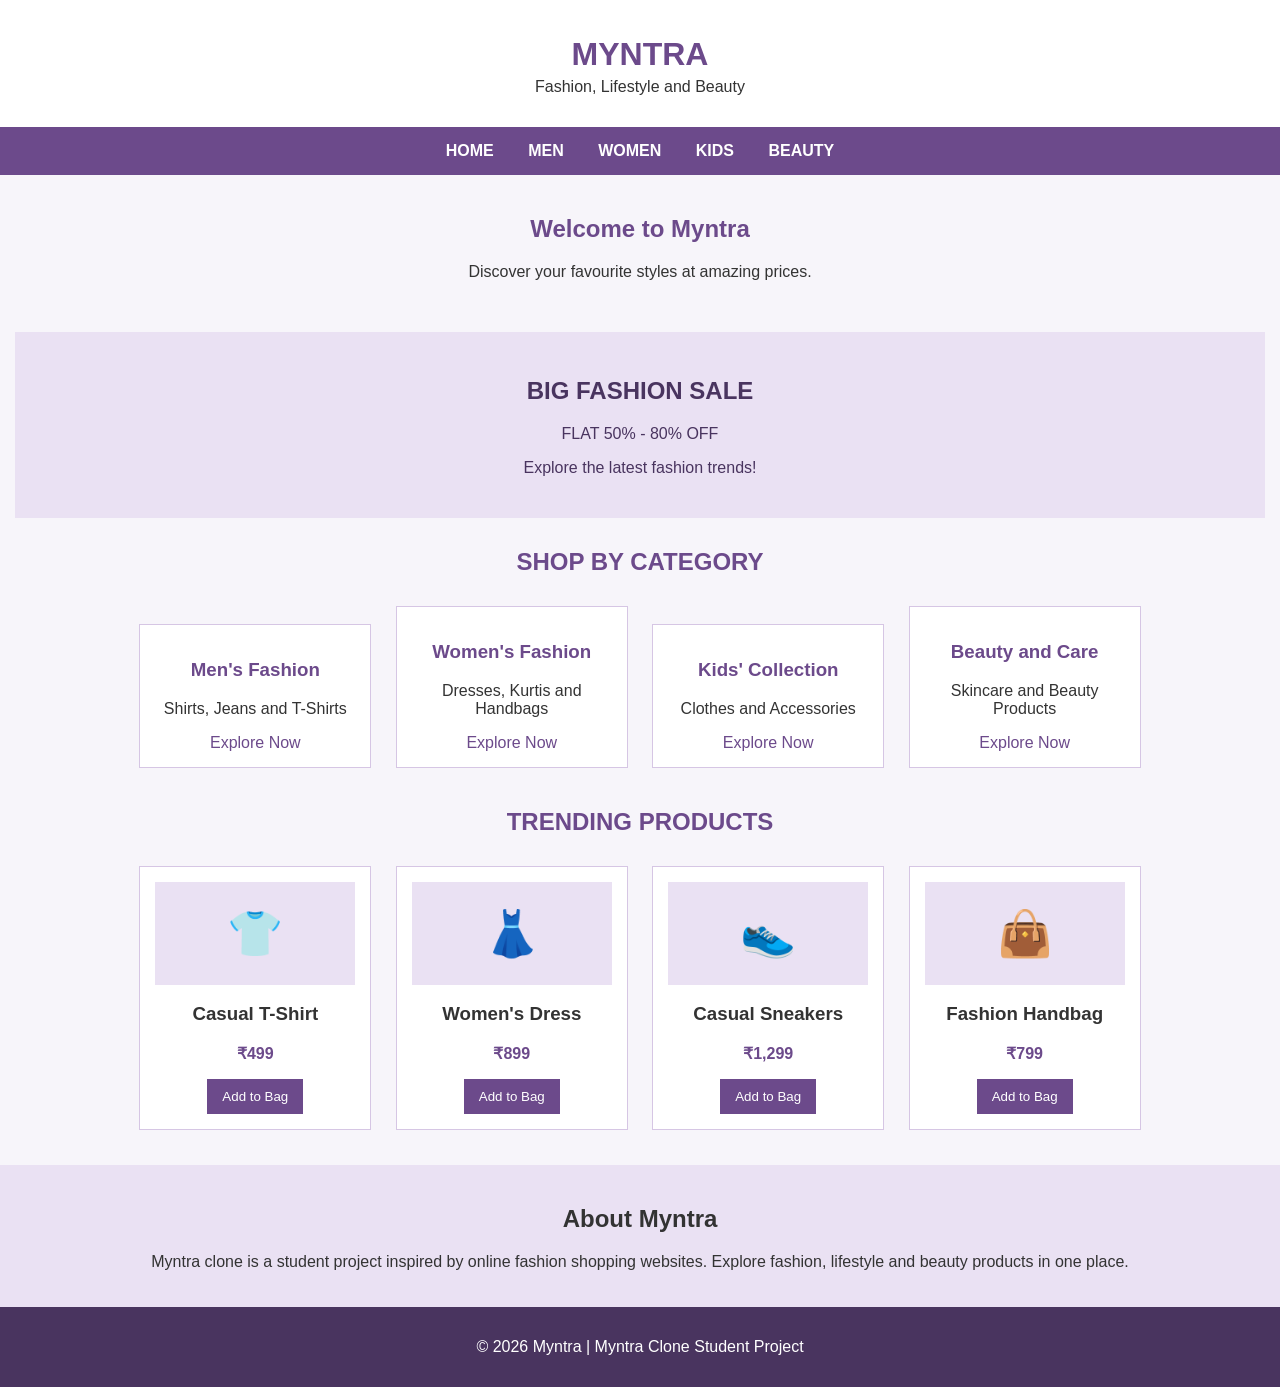
==== myntraclone/index.html @ 98d6e279 "Initial commit" ====
<!DOCTYPE html>
<html lang="en">
<head>
    <meta charset="UTF-8">
    <meta name="viewport" content="width=device-width, initial-scale=1.0">
    <title>Easy Shop - Myntra Clone</title>
    <link rel="stylesheet" href="style.css">
</head>

<body>

    <!-- Header -->
<div class="header">
    <h1>MYNTRA</h1>
    <p>Fashion, Lifestyle and Beauty</p>
</div>

    <!-- Navigation Bar -->
    <div class="navbar">
        <a href="#home">HOME</a>
        <a href="#men">MEN</a>
        <a href="#women">WOMEN</a>
        <a href="#kids">KIDS</a>
        <a href="#beauty">BEAUTY</a>
    </div>

    <!-- Welcome Section -->
    <div id="home" class="welcome">
        <h2>Welcome to Myntra</h2>
        <p>Discover your favourite styles at amazing prices.</p>
    </div>

    <!-- Sale Banner -->
    <div class="sale">
        <h2>BIG FASHION SALE</h2>
        <p>FLAT 50% - 80% OFF</p>
        <p>Explore the latest fashion trends!</p>
    </div>

    <!-- Shopping Categories -->
    <h2 class="section-title">SHOP BY CATEGORY</h2>

    <div class="category">
        <div id="men" class="category-box">
            <h3>Men's Fashion</h3>
            <p>Shirts, Jeans and T-Shirts</p>
            <a href="#products">Explore Now</a>
        </div>

        <div id="women" class="category-box">
            <h3>Women's Fashion</h3>
            <p>Dresses, Kurtis and Handbags</p>
            <a href="#products">Explore Now</a>
        </div>

        <div id="kids" class="category-box">
            <h3>Kids' Collection</h3>
            <p>Clothes and Accessories</p>
            <a href="#products">Explore Now</a>
        </div>

        <div id="beauty" class="category-box">
            <h3>Beauty and Care</h3>
            <p>Skincare and Beauty Products</p>
            <a href="#products">Explore Now</a>
        </div>
    </div>

    <!-- Products -->
    <h2 id="products" class="section-title">TRENDING PRODUCTS</h2>

    <div class="products">

        <div class="product-box">
            <div class="product-image">👕</div>
            <h3>Casual T-Shirt</h3>
            <p>₹499</p>
            <button type="button">Add to Bag</button>
        </div>

        <div class="product-box">
            <div class="product-image">👗</div>
            <h3>Women's Dress</h3>
            <p>₹899</p>
            <button type="button">Add to Bag</button>
        </div>

        <div class="product-box">
            <div class="product-image">👟</div>
            <h3>Casual Sneakers</h3>
            <p>₹1,299</p>
            <button type="button">Add to Bag</button>
        </div>

        <div class="product-box">
            <div class="product-image">👜</div>
            <h3>Fashion Handbag</h3>
            <p>₹799</p>
            <button type="button">Add to Bag</button>
        </div>

    </div>

    <!-- About Section -->
    <div class="about">
        <h2>About Myntra</h2>
        <p>
            Myntra clone is a student project inspired by online fashion
            shopping websites. Explore fashion, lifestyle and beauty products
            in one place.
        </p>
    </div>

    <!-- Footer -->
    <div class="footer">
        <p>© 2026 Myntra | Myntra Clone Student Project</p>
    </div>

</body>
</html
---- myntraclone/style.css ----
/* Whole Page */
body {
    margin: 0;
    font-family: Arial, sans-serif;
    background-color: #F7F5FA;
    color: #333333;
}

/* Header */
.header {
    background-color: #FFFFFF;
    text-align: center;
    padding: 15px;
}

.header h1 {
    color: #6C4A8B;
    margin-bottom: 5px;
}

.header p {
    margin-top: 5px;
}

/* Navigation Bar */
.navbar {
    background-color: #6C4A8B;
    text-align: center;
    padding: 15px;
}

.navbar a {
    color: #FFFFFF;
    text-decoration: none;
    margin: 15px;
    font-weight: bold;
}

/* Welcome Section */
.welcome {
    text-align: center;
    padding: 20px;
}

.welcome h2 {
    color: #6C4A8B;
}

/* Sale Banner */
.sale {
    background-color: #EAE1F3;
    color: #49345F;
    text-align: center;
    padding: 25px;
    margin: 15px;
}

/* Section Headings */
.section-title {
    text-align: center;
    margin: 30px 0 20px;
    color: #6C4A8B;
}

/* Categories */
.category {
    text-align: center;
}

.category-box {
    display: inline-block;
    background-color: #FFFFFF;
    width: 200px;
    padding: 15px;
    margin: 10px;
    border: 1px solid #D6C6E4;
}

.category-box h3 {
    color: #6C4A8B;
}

.category-box a {
    color: #6C4A8B;
    text-decoration: none;
}

/* Products */
.products {
    text-align: center;
}

.product-box {
    display: inline-block;
    background-color: #FFFFFF;
    width: 200px;
    padding: 15px;
    margin: 10px;
    border: 1px solid #D6C6E4;
}

.product-image {
    background-color: #EAE1F3;
    padding: 25px;
    font-size: 45px;
}

.product-box p {
    font-weight: bold;
    color: #6C4A8B;
}

.product-box button {
    background-color: #6C4A8B;
    color: #FFFFFF;
    border: none;
    padding: 10px 15px;
    cursor: pointer;
}

/* About Section */
.about {
    background-color: #EAE1F3;
    text-align: center;
    padding: 20px;
    margin-top: 25px;
}

/* Footer */
.footer {
    background-color: #49345F;
    color: #FFFFFF;
    text-align: center;
    padding: 15px;
}
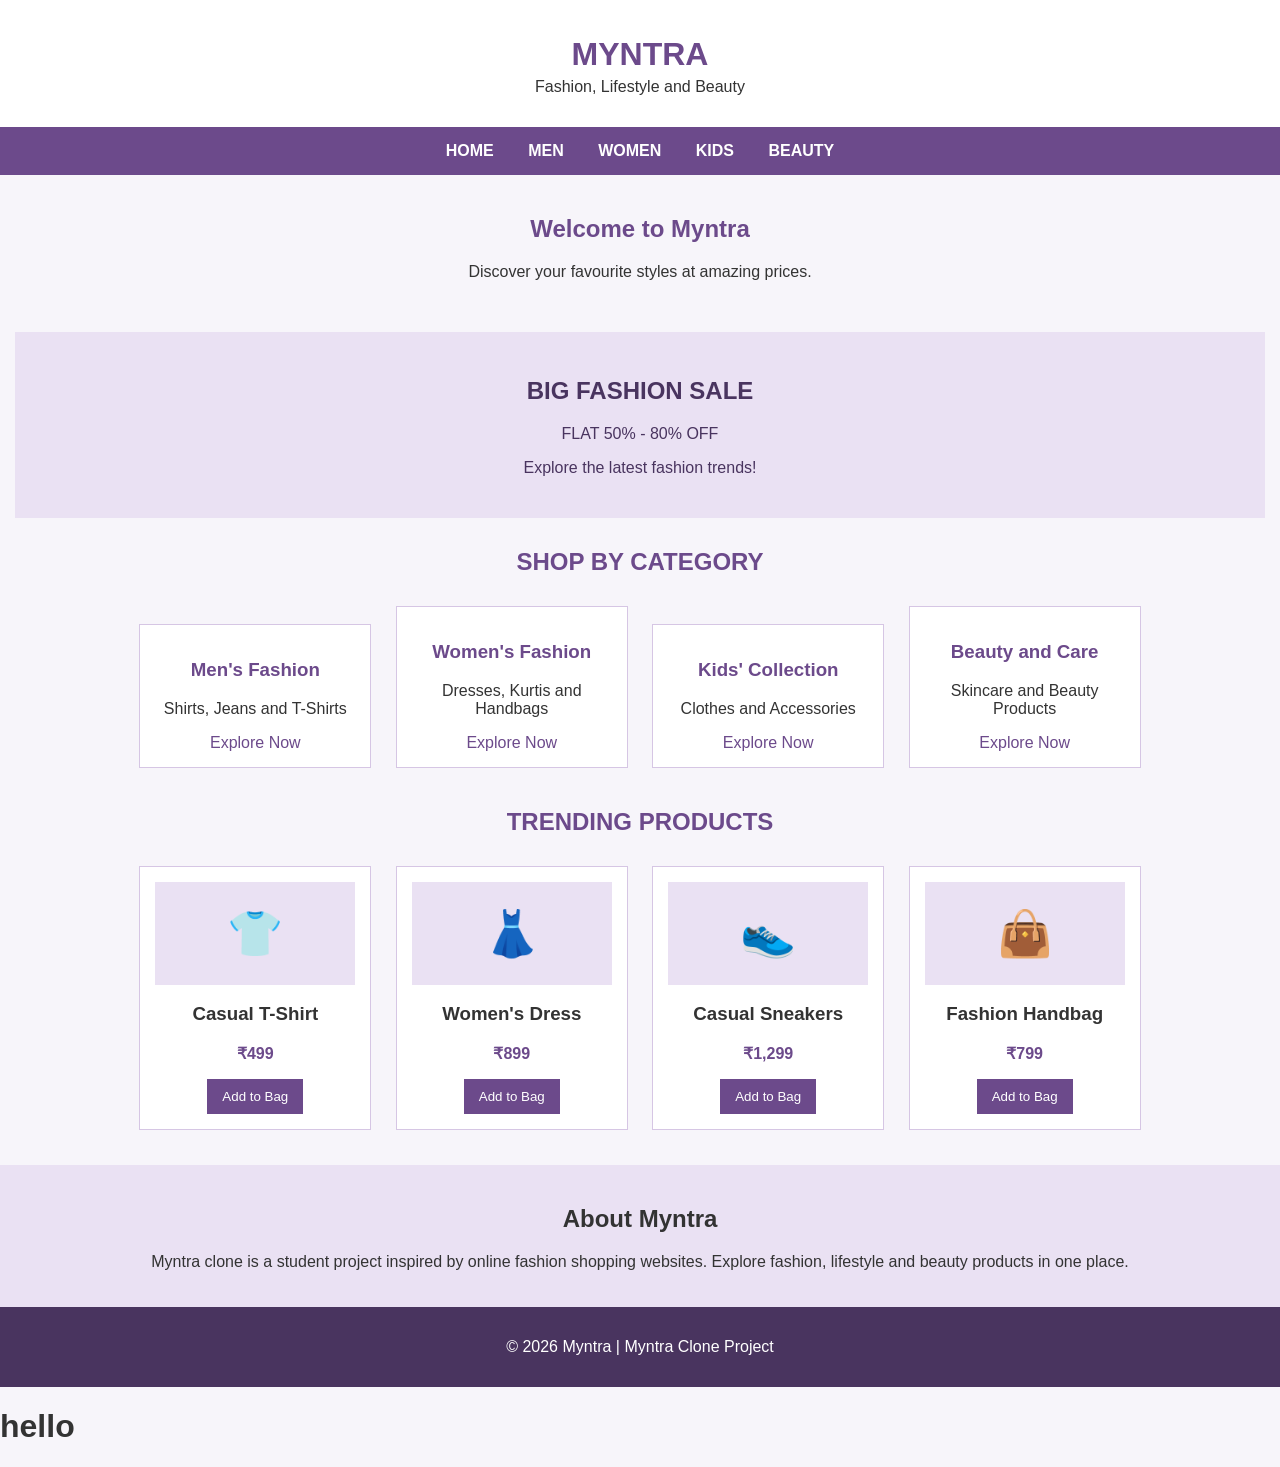
==== commit 31725d9f: "update myntra file" ====
--- a/myntraclone/index.html
+++ b/myntraclone/index.html
@@ -114,8 +114,8 @@
 
     <!-- Footer -->
     <div class="footer">
-        <p>© 2026 Myntra | Myntra Clone Student Project</p>
+        <p>© 2026 Myntra | Myntra Clone Project</p>
     </div>
-
+<h1>hello</h1>
 </body>
 </html
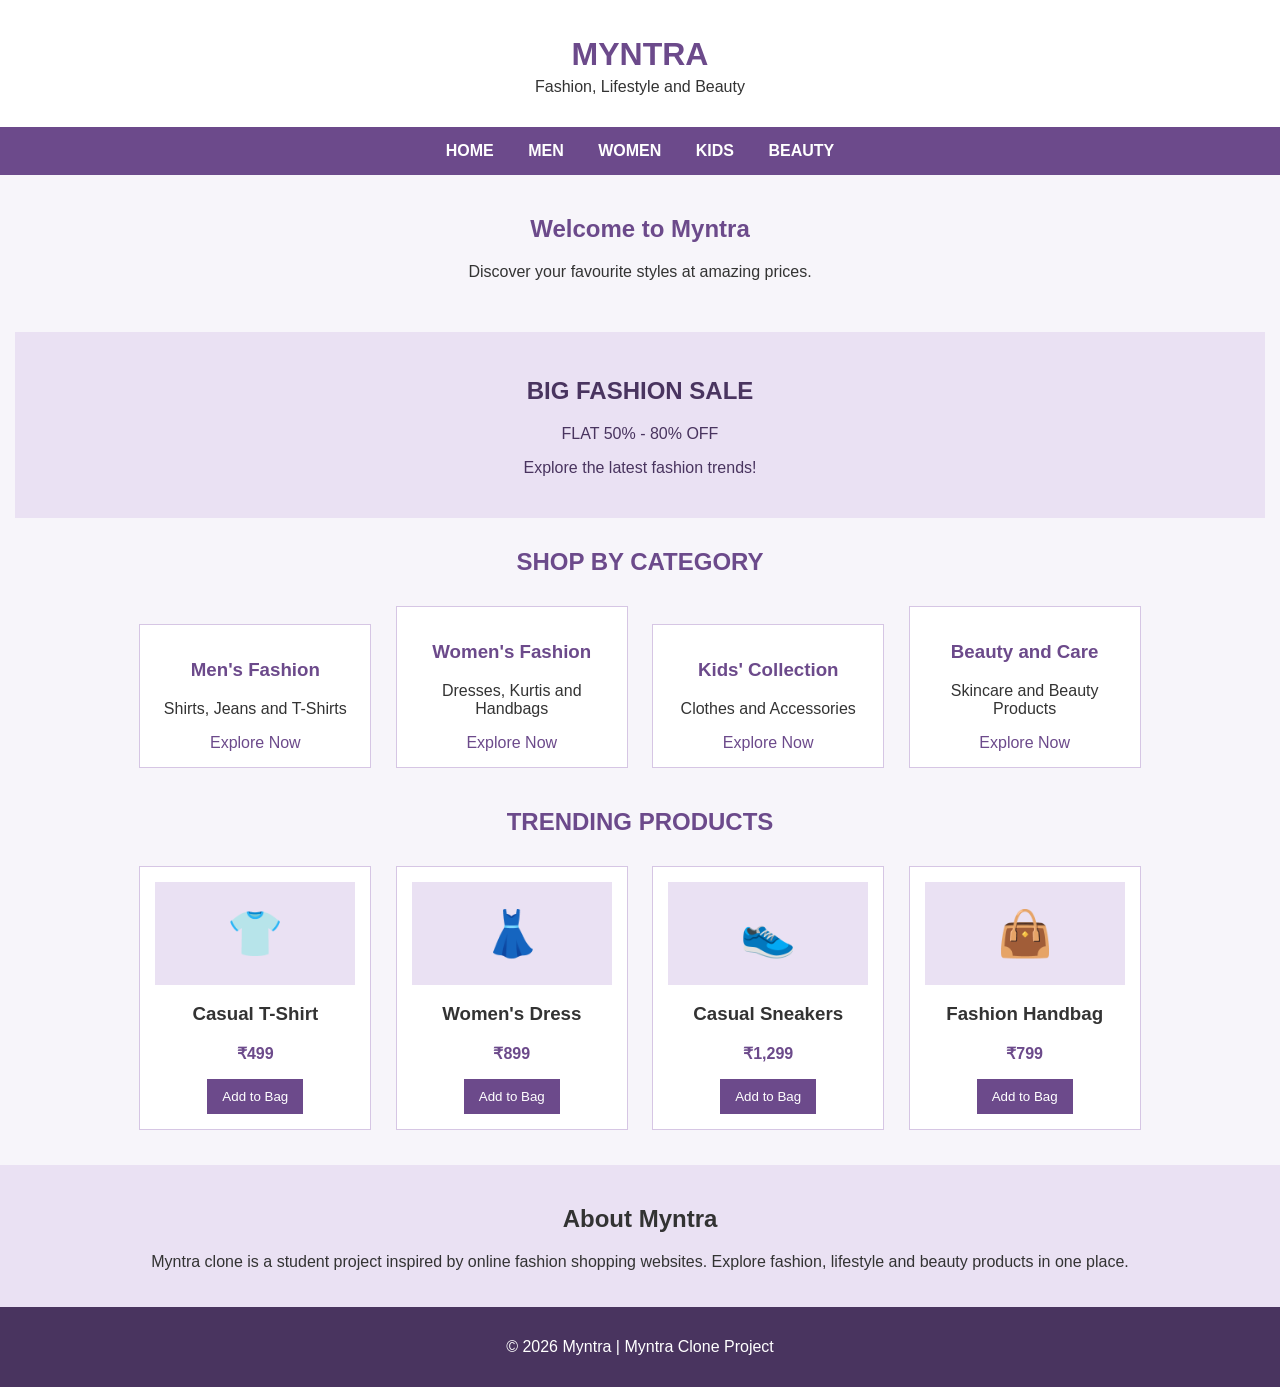
==== commit 7cd0bddf: "update myntra file" ====
--- a/myntraclone/index.html
+++ b/myntraclone/index.html
@@ -116,6 +116,6 @@
     <div class="footer">
         <p>© 2026 Myntra | Myntra Clone Project</p>
     </div>
-<h1>hello</h1>
+
 </body>
 </html
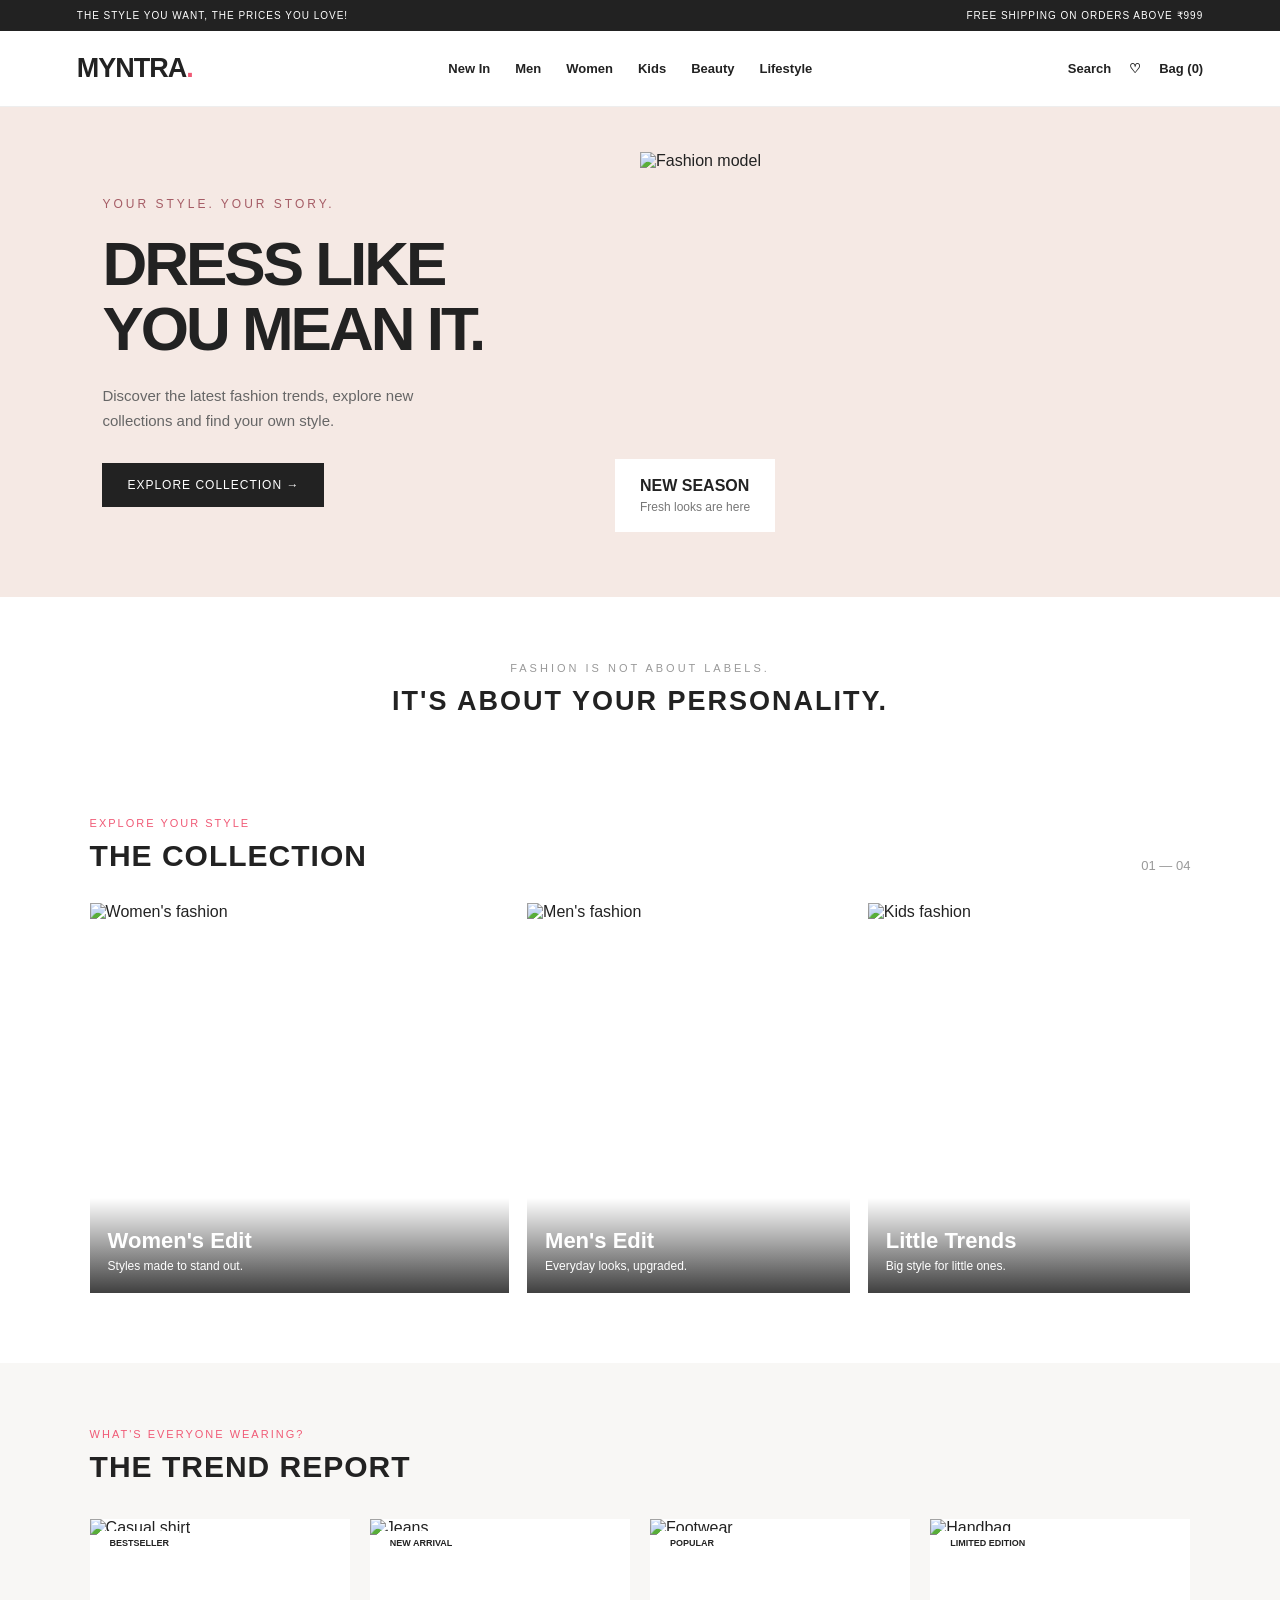
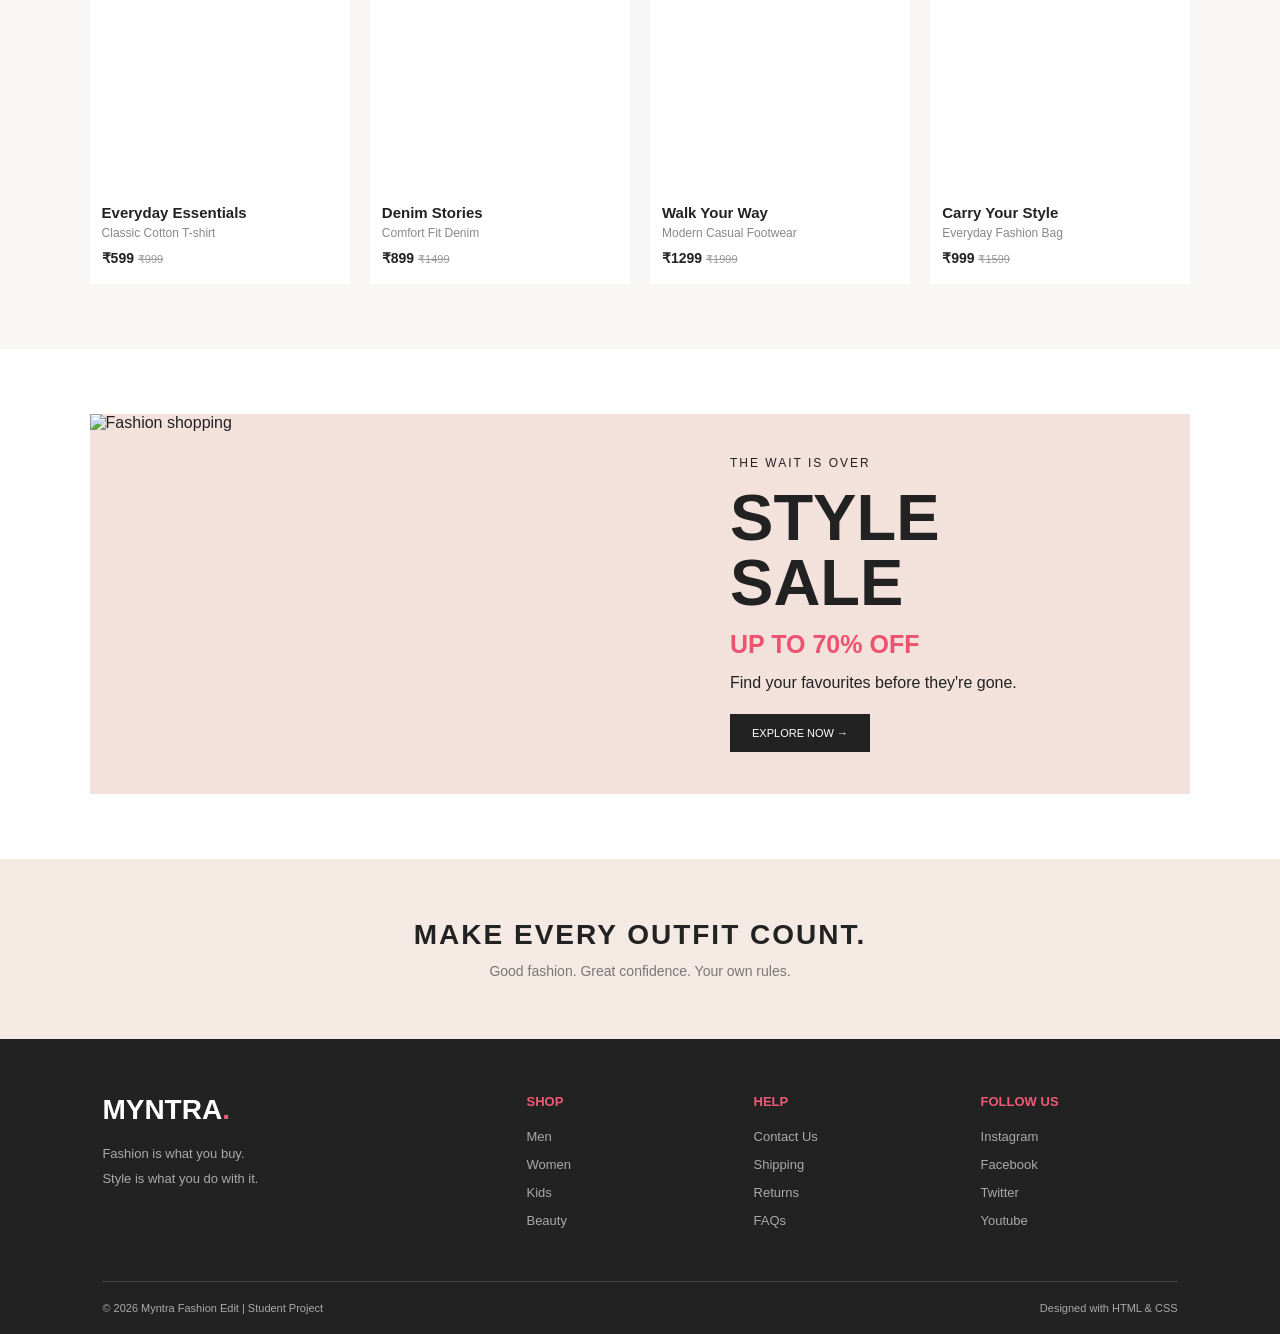
==== commit bdd18c64: "update myntra file" ====
--- a/myntraclone/index.html
+++ b/myntraclone/index.html
@@ -1,121 +1,245 @@
 
 <!DOCTYPE html>
-<html lang="en">
+<html>
 <head>
-    <meta charset="UTF-8">
+    <title>Myntra | The Fashion Edit</title>
+    <link rel="stylesheet" href="style.css">
     <meta name="viewport" content="width=device-width, initial-scale=1.0">
-    <title>Easy Shop - Myntra Clone</title>
-    <link rel="stylesheet" href="style.css">
 </head>
 
 <body>
 
-    <!-- Header -->
-<div class="header">
-    <h1>MYNTRA</h1>
-    <p>Fashion, Lifestyle and Beauty</p>
-</div>
-
-    <!-- Navigation Bar -->
-    <div class="navbar">
-        <a href="#home">HOME</a>
-        <a href="#men">MEN</a>
-        <a href="#women">WOMEN</a>
-        <a href="#kids">KIDS</a>
-        <a href="#beauty">BEAUTY</a>
+    <div class="top-line">
+        <p>THE STYLE YOU WANT, THE PRICES YOU LOVE!</p>
+        <p>FREE SHIPPING ON ORDERS ABOVE ₹999</p>
     </div>
 
-    <!-- Welcome Section -->
-    <div id="home" class="welcome">
-        <h2>Welcome to Myntra</h2>
-        <p>Discover your favourite styles at amazing prices.</p>
-    </div>
-
-    <!-- Sale Banner -->
-    <div class="sale">
-        <h2>BIG FASHION SALE</h2>
-        <p>FLAT 50% - 80% OFF</p>
-        <p>Explore the latest fashion trends!</p>
-    </div>
-
-    <!-- Shopping Categories -->
-    <h2 class="section-title">SHOP BY CATEGORY</h2>
-
-    <div class="category">
-        <div id="men" class="category-box">
-            <h3>Men's Fashion</h3>
-            <p>Shirts, Jeans and T-Shirts</p>
-            <a href="#products">Explore Now</a>
-        </div>
-
-        <div id="women" class="category-box">
-            <h3>Women's Fashion</h3>
-            <p>Dresses, Kurtis and Handbags</p>
-            <a href="#products">Explore Now</a>
-        </div>
-
-        <div id="kids" class="category-box">
-            <h3>Kids' Collection</h3>
-            <p>Clothes and Accessories</p>
-            <a href="#products">Explore Now</a>
-        </div>
-
-        <div id="beauty" class="category-box">
-            <h3>Beauty and Care</h3>
-            <p>Skincare and Beauty Products</p>
-            <a href="#products">Explore Now</a>
-        </div>
-    </div>
-
-    <!-- Products -->
-    <h2 id="products" class="section-title">TRENDING PRODUCTS</h2>
-
-    <div class="products">
-
-        <div class="product-box">
-            <div class="product-image">👕</div>
-            <h3>Casual T-Shirt</h3>
-            <p>₹499</p>
-            <button type="button">Add to Bag</button>
-        </div>
-
-        <div class="product-box">
-            <div class="product-image">👗</div>
-            <h3>Women's Dress</h3>
-            <p>₹899</p>
-            <button type="button">Add to Bag</button>
-        </div>
-
-        <div class="product-box">
-            <div class="product-image">👟</div>
-            <h3>Casual Sneakers</h3>
-            <p>₹1,299</p>
-            <button type="button">Add to Bag</button>
-        </div>
-
-        <div class="product-box">
-            <div class="product-image">👜</div>
-            <h3>Fashion Handbag</h3>
-            <p>₹799</p>
-            <button type="button">Add to Bag</button>
-        </div>
-
-    </div>
-
-    <!-- About Section -->
-    <div class="about">
-        <h2>About Myntra</h2>
-        <p>
-            Myntra clone is a student project inspired by online fashion
-            shopping websites. Explore fashion, lifestyle and beauty products
-            in one place.
-        </p>
-    </div>
-
-    <!-- Footer -->
-    <div class="footer">
-        <p>© 2026 Myntra | Myntra Clone Project</p>
-    </div>
+    <header>
+        <div class="brand">
+            <h1>MYNTRA<span>.</span></h1>
+        </div>
+
+        <nav>
+            <a href="#">New In</a>
+            <a href="#">Men</a>
+            <a href="#">Women</a>
+            <a href="#">Kids</a>
+            <a href="#">Beauty</a>
+            <a href="#">Lifestyle</a>
+        </nav>
+
+        <div class="user-menu">
+            <a href="#">Search</a>
+            <a href="#">♡</a>
+            <a href="#">Bag (0)</a>
+        </div>
+    </header>
+
+
+    <main>
+
+        <section class="welcome">
+            <div class="welcome-text">
+                <p class="small-heading">YOUR STYLE. YOUR STORY.</p>
+
+                <h2>
+                    DRESS LIKE
+                    <br>
+                    YOU MEAN IT.
+                </h2>
+
+                <p class="description">
+                    Discover the latest fashion trends, explore
+                    new collections and find your own style.
+                </p>
+
+                <a href="#collection" class="shop-btn">EXPLORE COLLECTION →</a>
+            </div>
+
+            <div class="welcome-image">
+                <img src="https://images.unsplash.com/photo-1539109136881-3be0616acf4b?w=900"
+                alt="Fashion model">
+                <div class="image-note">
+                    <h3>NEW SEASON</h3>
+                    <p>Fresh looks are here</p>
+                </div>
+            </div>
+        </section>
+
+
+        <section class="fashion-message">
+            <p>FASHION IS NOT ABOUT LABELS.</p>
+            <h2>IT'S ABOUT YOUR PERSONALITY.</h2>
+        </section>
+
+
+        <section class="collection" id="collection">
+
+            <div class="section-title">
+                <div>
+                    <p>EXPLORE YOUR STYLE</p>
+                    <h2>THE COLLECTION</h2>
+                </div>
+                <span>01 — 04</span>
+            </div>
+
+            <div class="collection-grid">
+
+                <div class="fashion-card card-one">
+                    <img src="https://images.unsplash.com/photo-1529139574466-a303027c1d8b?w=700"
+                    alt="Women's fashion">
+                    <div class="card-info">
+                        <h3>Women's Edit</h3>
+                        <p>Styles made to stand out.</p>
+                    </div>
+                </div>
+
+                <div class="fashion-card card-two">
+                    <img src="https://images.unsplash.com/photo-1516257984-b1b4d707412e?w=700"
+                    alt="Men's fashion">
+                    <div class="card-info">
+                        <h3>Men's Edit</h3>
+                        <p>Everyday looks, upgraded.</p>
+                    </div>
+                </div>
+
+                <div class="fashion-card card-three">
+                    <img src="https://images.unsplash.com/photo-1519238263530-99bdd11df2ea?w=700"
+                    alt="Kids fashion">
+                    <div class="card-info">
+                        <h3>Little Trends</h3>
+                        <p>Big style for little ones.</p>
+                    </div>
+                </div>
+
+            </div>
+        </section>
+
+
+        <section class="trending">
+
+            <div class="trend-heading">
+                <p>WHAT'S EVERYONE WEARING?</p>
+                <h2>THE TREND REPORT</h2>
+            </div>
+
+            <div class="trend-products">
+
+                <div class="item">
+                    <div class="item-image">
+                        <img src="https://images.unsplash.com/photo-1521572163474-6864f9cf17ab?w=500"
+                        alt="Casual shirt">
+                        <span>BESTSELLER</span>
+                    </div>
+                    <h3>Everyday Essentials</h3>
+                    <p>Classic Cotton T-shirt</p>
+                    <h4>₹599 <del>₹999</del></h4>
+                </div>
+
+                <div class="item">
+                    <div class="item-image">
+                        <img src="https://images.unsplash.com/photo-1541099649105-f69ad21f3246?w=500"
+                        alt="Jeans">
+                        <span>NEW ARRIVAL</span>
+                    </div>
+                    <h3>Denim Stories</h3>
+                    <p>Comfort Fit Denim</p>
+                    <h4>₹899 <del>₹1499</del></h4>
+                </div>
+
+                <div class="item">
+                    <div class="item-image">
+                        <img src="https://images.unsplash.com/photo-1543163521-1bf539c55dd2?w=500"
+                        alt="Footwear">
+                        <span>POPULAR</span>
+                    </div>
+                    <h3>Walk Your Way</h3>
+                    <p>Modern Casual Footwear</p>
+                    <h4>₹1299 <del>₹1999</del></h4>
+                </div>
+
+                <div class="item">
+                    <div class="item-image">
+                        <img src="https://images.unsplash.com/photo-1584917865442-de89df76afd3?w=500"
+                        alt="Handbag">
+                        <span>LIMITED EDITION</span>
+                    </div>
+                    <h3>Carry Your Style</h3>
+                    <p>Everyday Fashion Bag</p>
+                    <h4>₹999 <del>₹1599</del></h4>
+                </div>
+
+            </div>
+        </section>
+
+
+        <section class="offer-section">
+
+            <div class="offer-image">
+                <img src="https://images.unsplash.com/photo-1483985988355-763728e1935b?w=900"
+                alt="Fashion shopping">
+            </div>
+
+            <div class="offer-text">
+                <p>THE WAIT IS OVER</p>
+                <h2>STYLE<br>SALE</h2>
+                <h3>UP TO 70% OFF</h3>
+                <p>Find your favourites before they're gone.</p>
+                <a href="#collection">EXPLORE NOW →</a>
+            </div>
+
+        </section>
+
+
+        <section class="brand-message">
+            <h2>MAKE EVERY OUTFIT COUNT.</h2>
+            <p>Good fashion. Great confidence. Your own rules.</p>
+        </section>
+
+    </main>
+
+
+    <footer>
+
+        <div class="footer-main">
+
+            <div class="footer-brand">
+                <h2>MYNTRA<span>.</span></h2>
+                <p>Fashion is what you buy.<br>Style is what you do with it.</p>
+            </div>
+
+            <div>
+                <h3>SHOP</h3>
+                <p>Men</p>
+                <p>Women</p>
+                <p>Kids</p>
+                <p>Beauty</p>
+            </div>
+
+            <div>
+                <h3>HELP</h3>
+                <p>Contact Us</p>
+                <p>Shipping</p>
+                <p>Returns</p>
+                <p>FAQs</p>
+            </div>
+
+            <div>
+                <h3>FOLLOW US</h3>
+                <p>Instagram</p>
+                <p>Facebook</p>
+                <p>Twitter</p>
+                <p>Youtube</p>
+            </div>
+
+        </div>
+
+        <div class="footer-bottom">
+            <p>© 2026 Myntra Fashion Edit | Student Project</p>
+            <p>Designed with HTML & CSS</p>
+        </div>
+
+    </footer>
 
 </body>
-</html
+</html>
--- a/myntraclone/style.css
+++ b/myntraclone/style.css
@@ -1,136 +1,547 @@
 
-/* Whole Page */
+* {
+    margin: 0;
+    padding: 0;
+    box-sizing: border-box;
+    font-family: Arial, sans-serif;
+}
+
+html {
+    scroll-behavior: smooth;
+}
+
 body {
-    margin: 0;
-    font-family: Arial, sans-serif;
-    background-color: #F7F5FA;
-    color: #333333;
+    background: #fff;
+    color: #222;
+}
+
+/* Top announcement */
+
+.top-line {
+    background: #222;
+    color: white;
+    padding: 10px 6%;
+    display: flex;
+    justify-content: space-between;
+    font-size: 10px;
+    letter-spacing: 1px;
 }
 
 /* Header */
-.header {
-    background-color: #FFFFFF;
+
+header {
+    display: flex;
+    justify-content: space-between;
+    align-items: center;
+    padding: 22px 6%;
+    background: white;
+    border-bottom: 1px solid #eee;
+}
+
+.brand h1 {
+    font-size: 27px;
+    letter-spacing: -1px;
+}
+
+.brand span,
+.footer-brand span {
+    color: #f05a76;
+}
+
+nav {
+    display: flex;
+    gap: 25px;
+}
+
+nav a,
+.user-menu a {
+    text-decoration: none;
+    color: #222;
+    font-size: 13px;
+    font-weight: bold;
+}
+
+nav a:hover {
+    color: #f05a76;
+}
+
+.user-menu {
+    display: flex;
+    gap: 18px;
+}
+
+/* Welcome section */
+
+.welcome {
+    display: flex;
+    align-items: center;
+    background: #f5e9e4;
+    min-height: 490px;
+    padding: 45px 8%;
+}
+
+.welcome-text {
+    width: 50%;
+    padding-right: 35px;
+}
+
+.small-heading {
+    color: #a55c65;
+    font-size: 12px;
+    letter-spacing: 3px;
+    margin-bottom: 20px;
+}
+
+.welcome-text h2 {
+    font-size: 62px;
+    line-height: 1.05;
+    letter-spacing: -3px;
+}
+
+.description {
+    font-size: 15px;
+    color: #666;
+    line-height: 25px;
+    max-width: 370px;
+    margin: 22px 0 30px;
+}
+
+.shop-btn {
+    display: inline-block;
+    background: #222;
+    color: white;
+    text-decoration: none;
+    padding: 15px 25px;
+    font-size: 12px;
+    letter-spacing: 1px;
+}
+
+.shop-btn:hover {
+    background: #f05a76;
+}
+
+.welcome-image {
+    width: 50%;
+    height: 400px;
+    position: relative;
+}
+
+.welcome-image img {
+    width: 100%;
+    height: 100%;
+    object-fit: cover;
+}
+
+.image-note {
+    position: absolute;
+    bottom: 20px;
+    left: -25px;
+    background: white;
+    padding: 18px 25px;
+}
+
+.image-note h3 {
+    font-size: 16px;
+}
+
+.image-note p {
+    font-size: 12px;
+    color: #777;
+    margin-top: 5px;
+}
+
+/* Fashion Message */
+
+.fashion-message {
     text-align: center;
-    padding: 15px;
-}
-
-.header h1 {
-    color: #6C4A8B;
+    padding: 65px 15px;
+}
+
+.fashion-message p {
+    font-size: 11px;
+    letter-spacing: 3px;
+    color: #999;
+    margin-bottom: 12px;
+}
+
+.fashion-message h2 {
+    font-size: 27px;
+    letter-spacing: 2px;
+}
+
+/* Collection */
+
+.collection {
+    padding: 35px 7% 70px;
+}
+
+.section-title {
+    display: flex;
+    justify-content: space-between;
+    align-items: end;
+    margin-bottom: 30px;
+}
+
+.section-title p,
+.trend-heading p {
+    color: #f05a76;
+    font-size: 11px;
+    letter-spacing: 2px;
+    margin-bottom: 10px;
+}
+
+.section-title h2,
+.trend-heading h2 {
+    font-size: 30px;
+    letter-spacing: 1px;
+}
+
+.section-title span {
+    color: #999;
+    font-size: 13px;
+}
+
+.collection-grid {
+    display: grid;
+    grid-template-columns: 1.3fr 1fr 1fr;
+    gap: 18px;
+}
+
+.fashion-card {
+    position: relative;
+    height: 390px;
+    overflow: hidden;
+}
+
+.fashion-card img {
+    width: 100%;
+    height: 100%;
+    object-fit: cover;
+    transition: 0.4s;
+}
+
+.fashion-card:hover img {
+    transform: scale(1.05);
+}
+
+.card-info {
+    position: absolute;
+    bottom: 0;
+    width: 100%;
+    padding: 30px 18px 20px;
+    color: white;
+    background: linear-gradient(transparent, rgba(0,0,0,0.75));
+}
+
+.card-info h3 {
+    font-size: 22px;
     margin-bottom: 5px;
 }
 
-.header p {
-    margin-top: 5px;
-}
-
-/* Navigation Bar */
-.navbar {
-    background-color: #6C4A8B;
+.card-info p {
+    font-size: 12px;
+}
+
+/* Trending Products */
+
+.trending {
+    background: #f8f7f5;
+    padding: 65px 7%;
+}
+
+.trend-heading {
+    margin-bottom: 35px;
+}
+
+.trend-products {
+    display: grid;
+    grid-template-columns: repeat(4, 1fr);
+    gap: 20px;
+}
+
+.item {
+    background: white;
+    padding-bottom: 18px;
+}
+
+.item-image {
+    height: 270px;
+    position: relative;
+    overflow: hidden;
+}
+
+.item-image img {
+    width: 100%;
+    height: 100%;
+    object-fit: cover;
+    transition: 0.4s;
+}
+
+.item:hover img {
+    transform: scale(1.06);
+}
+
+.item-image span {
+    position: absolute;
+    top: 12px;
+    left: 10px;
+    background: white;
+    padding: 7px 10px;
+    font-size: 9px;
+    font-weight: bold;
+}
+
+.item h3 {
+    font-size: 15px;
+    margin: 15px 12px 5px;
+}
+
+.item p {
+    font-size: 12px;
+    color: #888;
+    margin: 0 12px 10px;
+}
+
+.item h4 {
+    font-size: 14px;
+    margin-left: 12px;
+}
+
+.item del {
+    color: #999;
+    font-size: 11px;
+    font-weight: normal;
+}
+
+/* Sale section */
+
+.offer-section {
+    display: flex;
+    min-height: 380px;
+    margin: 65px 7%;
+    background: #f3e1dc;
+}
+
+.offer-image {
+    width: 55%;
+}
+
+.offer-image img {
+    width: 100%;
+    height: 100%;
+    object-fit: cover;
+}
+
+.offer-text {
+    width: 45%;
+    display: flex;
+    flex-direction: column;
+    justify-content: center;
+    padding: 35px;
+}
+
+.offer-text p:first-child {
+    font-size: 12px;
+    letter-spacing: 2px;
+}
+
+.offer-text h2 {
+    font-size: 65px;
+    line-height: 1;
+    margin: 15px 0;
+}
+
+.offer-text h3 {
+    color: #ed526e;
+    font-size: 25px;
+    margin-bottom: 15px;
+}
+
+.offer-text a {
+    display: inline-block;
+    width: fit-content;
+    margin-top: 22px;
+    color: white;
+    background: #222;
+    padding: 13px 22px;
+    text-decoration: none;
+    font-size: 11px;
+}
+
+/* Brand message */
+
+.brand-message {
     text-align: center;
-    padding: 15px;
-}
-
-.navbar a {
-    color: #FFFFFF;
-    text-decoration: none;
-    margin: 15px;
-    font-weight: bold;
-}
-
-/* Welcome Section */
-.welcome {
-    text-align: center;
-    padding: 20px;
-}
-
-.welcome h2 {
-    color: #6C4A8B;
-}
-
-/* Sale Banner */
-.sale {
-    background-color: #EAE1F3;
-    color: #49345F;
-    text-align: center;
-    padding: 25px;
-    margin: 15px;
-}
-
-/* Section Headings */
-.section-title {
-    text-align: center;
-    margin: 30px 0 20px;
-    color: #6C4A8B;
-}
-
-/* Categories */
-.category {
-    text-align: center;
-}
-
-.category-box {
-    display: inline-block;
-    background-color: #FFFFFF;
-    width: 200px;
-    padding: 15px;
-    margin: 10px;
-    border: 1px solid #D6C6E4;
-}
-
-.category-box h3 {
-    color: #6C4A8B;
-}
-
-.category-box a {
-    color: #6C4A8B;
-    text-decoration: none;
-}
-
-/* Products */
-.products {
-    text-align: center;
-}
-
-.product-box {
-    display: inline-block;
-    background-color: #FFFFFF;
-    width: 200px;
-    padding: 15px;
-    margin: 10px;
-    border: 1px solid #D6C6E4;
-}
-
-.product-image {
-    background-color: #EAE1F3;
-    padding: 25px;
-    font-size: 45px;
-}
-
-.product-box p {
-    font-weight: bold;
-    color: #6C4A8B;
-}
-
-.product-box button {
-    background-color: #6C4A8B;
-    color: #FFFFFF;
-    border: none;
-    padding: 10px 15px;
-    cursor: pointer;
-}
-
-/* About Section */
-.about {
-    background-color: #EAE1F3;
-    text-align: center;
-    padding: 20px;
-    margin-top: 25px;
+    padding: 60px 15px;
+    background: #f5e9e4;
+}
+
+.brand-message h2 {
+    font-size: 28px;
+    letter-spacing: 2px;
+}
+
+.brand-message p {
+    color: #777;
+    margin-top: 12px;
+    font-size: 14px;
 }
 
 /* Footer */
-.footer {
-    background-color: #49345F;
-    color: #FFFFFF;
-    text-align: center;
-    padding: 15px;
-}
+
+footer {
+    background: #222;
+    color: white;
+    padding: 55px 8% 20px;
+}
+
+.footer-main {
+    display: grid;
+    grid-template-columns: 2fr 1fr 1fr 1fr;
+    gap: 30px;
+    padding-bottom: 40px;
+}
+
+.footer-brand h2 {
+    font-size: 28px;
+    margin-bottom: 15px;
+}
+
+.footer-brand p {
+    color: #aaa;
+    line-height: 25px;
+    font-size: 13px;
+}
+
+.footer-main h3 {
+    font-size: 13px;
+    margin-bottom: 20px;
+    color: #f05a76;
+}
+
+.footer-main p {
+    color: #aaa;
+    font-size: 13px;
+    margin-bottom: 13px;
+}
+
+.footer-bottom {
+    border-top: 1px solid #444;
+    padding-top: 20px;
+    display: flex;
+    justify-content: space-between;
+    color: #aaa;
+    font-size: 11px;
+}
+
+/* Responsive design */
+
+@media (max-width: 850px) {
+
+    header {
+        flex-wrap: wrap;
+        gap: 20px;
+    }
+
+    nav {
+        flex-wrap: wrap;
+        gap: 15px;
+    }
+
+    .welcome-text h2 {
+        font-size: 45px;
+    }
+
+    .collection-grid {
+        grid-template-columns: repeat(2, 1fr);
+    }
+
+    .trend-products {
+        grid-template-columns: repeat(2, 1fr);
+    }
+}
+
+@media (max-width: 550px) {
+
+    .top-line {
+        flex-direction: column;
+        text-align: center;
+        gap: 7px;
+    }
+
+    header {
+        justify-content: center;
+    }
+
+    nav {
+        justify-content: center;
+    }
+
+    .user-menu {
+        justify-content: center;
+    }
+
+    .welcome {
+        flex-direction: column;
+        gap: 30px;
+    }
+
+    .welcome-text,
+    .welcome-image {
+        width: 100%;
+    }
+
+    .welcome-text h2 {
+        font-size: 43px;
+    }
+
+    .welcome-image {
+        height: 300px;
+    }
+
+    .collection-grid {
+        grid-template-columns: 1fr;
+    }
+
+    .fashion-card {
+        height: 350px;
+    }
+
+    .trend-products {
+        grid-template-columns: repeat(2, 1fr);
+    }
+
+    .item-image {
+        height: 190px;
+    }
+
+    .offer-section {
+        flex-direction: column;
+    }
+
+    .offer-image,
+    .offer-text {
+        width: 100%;
+    }
+
+    .offer-image {
+        height: 250px;
+    }
+
+    .offer-text h2 {
+        font-size: 48px;
+    }
+
+    .footer-main {
+        grid-template-columns: repeat(2, 1fr);
+    }
+
+    .footer-bottom {
+        flex-direction: column;
+        gap: 10px;
+    }
+
+    .fashion-message h2 {
+        font-size: 21px;
+    }
+}
